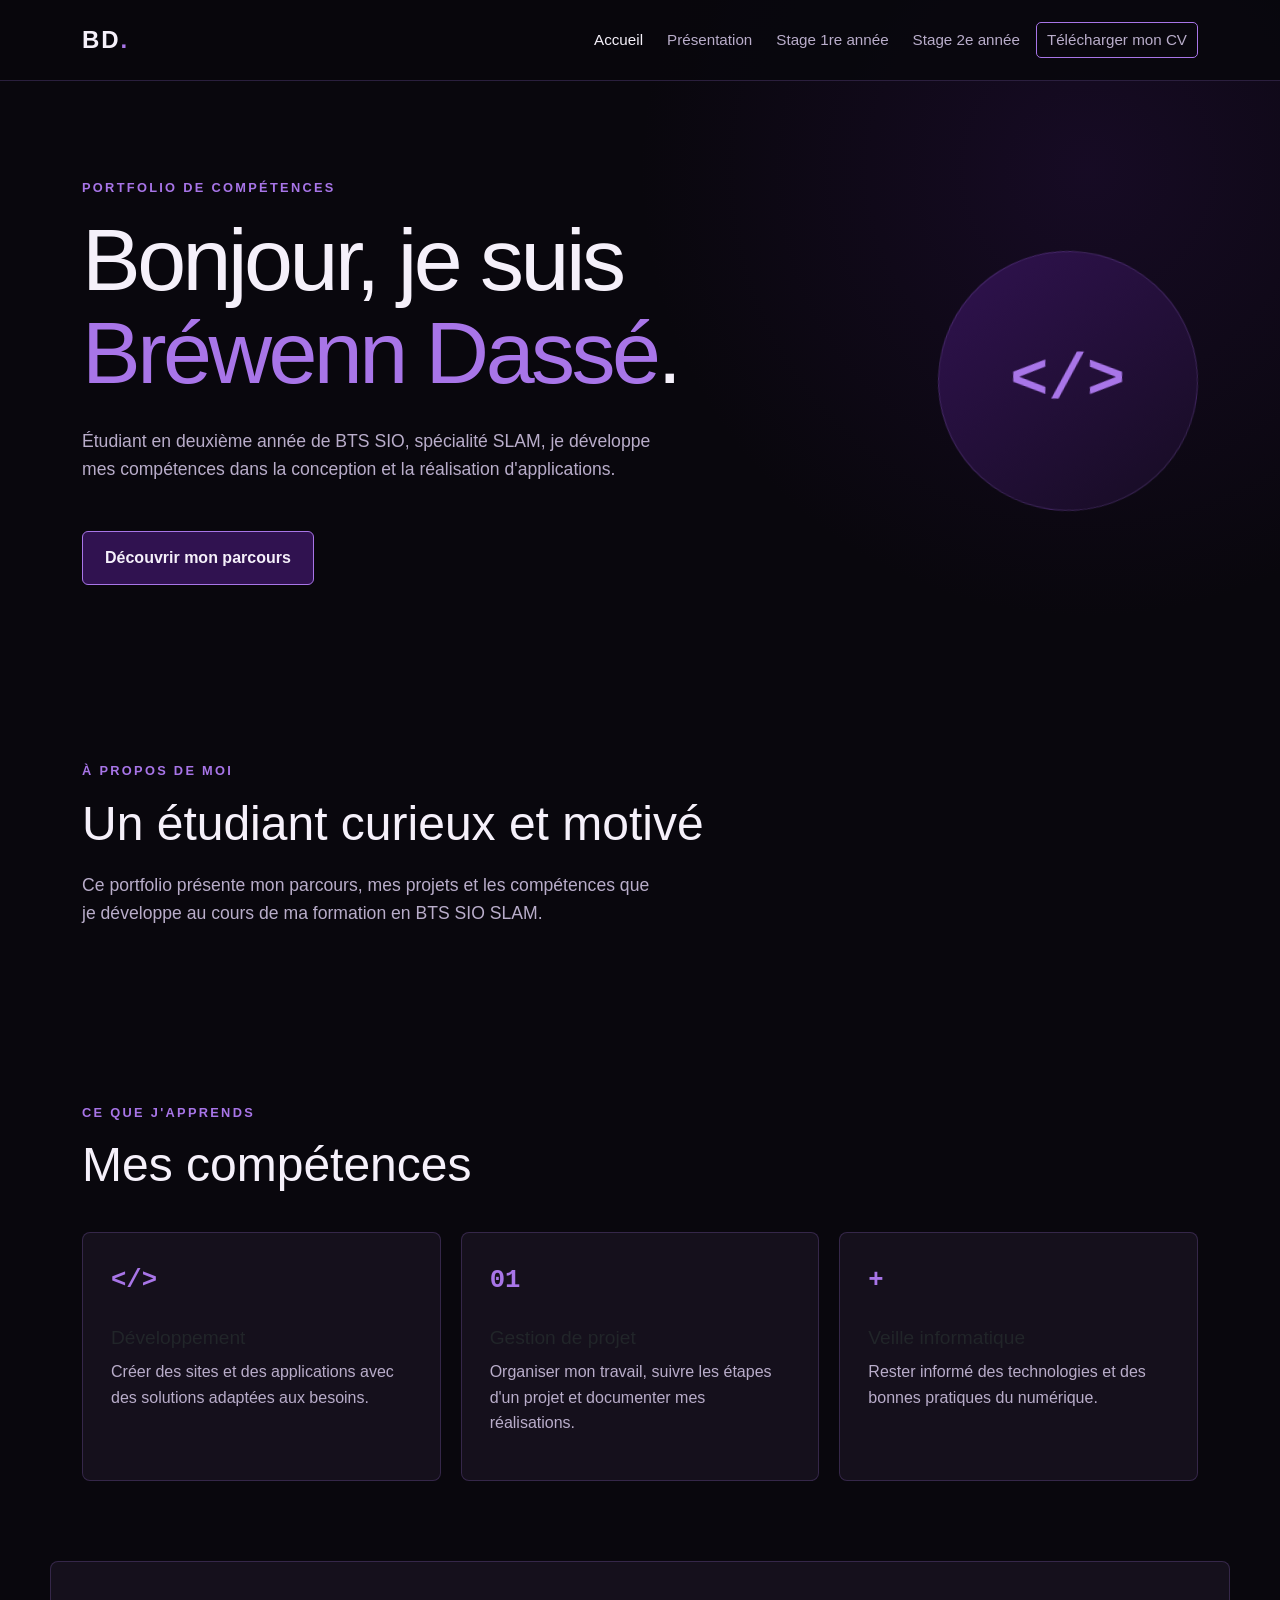
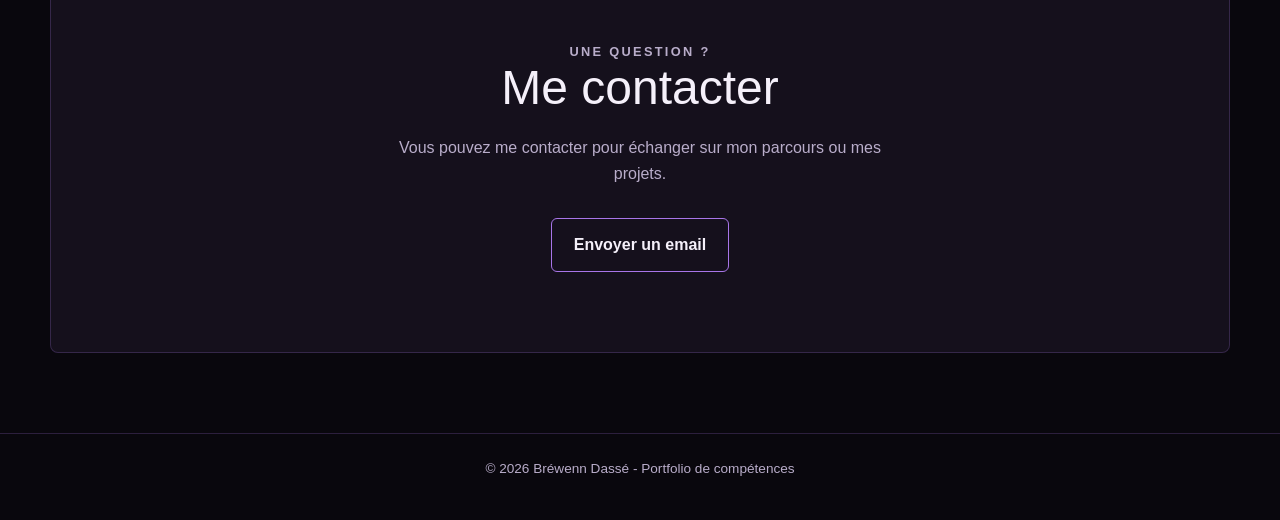
==== index.html @ 089da13a "Improve portfolio with Bootstrap styling Integrate Bootstrap responsive navigation and enhance the d" ====
<!DOCTYPE html>
<html lang="fr">
<head>
    <meta charset="UTF-8">
    <meta name="viewport" content="width=device-width, initial-scale=1.0">
    <meta name="description" content="Portfolio de compétences de Bréwenn Dassé, étudiant en BTS SIO SLAM.">
    <title>Bréwenn Dassé | Portfolio de compétences</title>
    <link href="https://cdn.jsdelivr.net/npm/bootstrap@5.3.3/dist/css/bootstrap.min.css" rel="stylesheet">
    <link rel="stylesheet" href="style.css">
</head>
<body>
    <header class="site-header navbar navbar-expand-lg">
        <div class="container">
            <a class="logo navbar-brand" href="index.html">BD<span>.</span></a>
            <button class="navbar-toggler" type="button" data-bs-toggle="collapse" data-bs-target="#main-navigation" aria-controls="main-navigation" aria-expanded="false" aria-label="Afficher la navigation">
                <span class="navbar-toggler-icon"></span>
            </button>
            <nav class="collapse navbar-collapse" id="main-navigation" aria-label="Navigation principale">
                <div class="navbar-nav ms-auto align-items-lg-center gap-lg-2">
                    <a class="nav-link active" href="index.html" aria-current="page">Accueil</a>
                    <a class="nav-link" href="presentation.html">Présentation</a>
                    <a class="nav-link" href="stage-premiere-annee.html">Stage 1re année</a>
                    <a class="nav-link" href="stage-deuxieme-annee.html">Stage 2e année</a>
                    <a class="nav-cv nav-link" href="documents/CV_BrewennDasse.pdf" download>Télécharger mon CV</a>
                </div>
            </nav>
        </div>
    </header>

    <main>
        <section class="hero" id="accueil">
            <div class="hero-content">
                <p class="eyebrow">Portfolio de compétences</p>
                <h1>Bonjour, je suis <span>Bréwenn Dassé</span>.</h1>
                <p class="hero-text">
                    Étudiant en deuxième année de BTS SIO, spécialité SLAM,
                    je développe mes compétences dans la conception et la
                    réalisation d'applications.
                </p>
                <a class="button" href="presentation.html">Découvrir mon parcours</a>
            </div>
            <div class="hero-decoration" aria-hidden="true">
                <span>&lt;/&gt;</span>
            </div>
        </section>

        <section class="section" id="profil">
            <p class="eyebrow">À propos de moi</p>
            <h2>Un étudiant curieux et motivé</h2>
            <p class="section-intro">
                Ce portfolio présente mon parcours, mes projets et les
                compétences que je développe au cours de ma formation en BTS
                SIO SLAM.
            </p>
        </section>

        <section class="section" id="competences">
            <p class="eyebrow">Ce que j'apprends</p>
            <h2>Mes compétences</h2>
            <div class="cards">
                <article class="card">
                    <div class="card-icon" aria-hidden="true">&lt;/&gt;</div>
                    <h3>Développement</h3>
                    <p>Créer des sites et des applications avec des solutions adaptées aux besoins.</p>
                </article>
                <article class="card">
                    <div class="card-icon" aria-hidden="true">01</div>
                    <h3>Gestion de projet</h3>
                    <p>Organiser mon travail, suivre les étapes d'un projet et documenter mes réalisations.</p>
                </article>
                <article class="card">
                    <div class="card-icon" aria-hidden="true">+</div>
                    <h3>Veille informatique</h3>
                    <p>Rester informé des technologies et des bonnes pratiques du numérique.</p>
                </article>
            </div>
        </section>

        <section class="contact section" id="contact">
            <p class="eyebrow">Une question ?</p>
            <h2>Me contacter</h2>
            <p>Vous pouvez me contacter pour échanger sur mon parcours ou mes projets.</p>
            <a class="button button-secondary" href="mailto:contact@exemple.fr">Envoyer un email</a>
        </section>
    </main>

    <footer class="site-footer">
        <p>&copy; 2026 Bréwenn Dassé - Portfolio de compétences</p>
    </footer>
    <script src="https://cdn.jsdelivr.net/npm/bootstrap@5.3.3/dist/js/bootstrap.bundle.min.js"></script>
</body>
</html>
---- style.css ----
:root {
    --background: #09070d;
    --surface: #15101c;
    --surface-light: #21172c;
    --violet: rgb(48, 18, 80);
    --violet-light: #a875e8;
    --text: #f5f0fa;
    --muted: #b9adca;
    --border: rgba(168, 117, 232, 0.22);
}

* {
    box-sizing: border-box;
    margin: 0;
    padding: 0;
}

html {
    scroll-behavior: smooth;
}

body {
    background:
        radial-gradient(circle at 85% 8%, rgba(48, 18, 80, 0.35), transparent 28rem),
        var(--background);
    color: var(--text);
    font-family: Arial, Helvetica, sans-serif;
    line-height: 1.6;
}

a {
    color: inherit;
    text-decoration: none;
}

.site-header {
    background: rgba(9, 7, 13, 0.88);
    border-bottom: 1px solid var(--border);
    padding: 16px 0;
    position: sticky;
    top: 0;
    z-index: 10;
}

.logo {
    color: var(--text);
    font-size: 1.5rem;
    font-weight: 700;
    letter-spacing: 0.08em;
}

.navbar-toggler {
    border-color: var(--border);
}

.navbar-toggler-icon {
    filter: invert(1);
}

.logo span,
h1 span {
    color: var(--violet-light);
}

.navbar .nav-link {
    color: var(--muted);
    font-size: 0.95rem;
    transition: color 0.2s ease;
}

.navbar .nav-link:hover,
.navbar .nav-link:focus,
.navbar .nav-link.active {
    color: var(--text);
}

.nav-cv {
    border: 1px solid var(--violet-light);
    border-radius: 5px;
    color: var(--text);
    padding: 5px 10px !important;
}

.page-main {
    margin: 0 auto;
    max-width: 1180px;
}

.page-heading {
    padding: 90px 32px 48px;
}

.page-heading h1 {
    font-size: clamp(2.8rem, 7vw, 5rem);
    margin-bottom: 24px;
}

.content-grid {
    display: grid;
    gap: 20px;
    grid-template-columns: repeat(3, 1fr);
    padding: 0 32px;
}

.content-grid .card h2 {
    font-size: 1.35rem;
}

.content-grid .card p + p {
    margin-top: 16px;
}

.placeholder {
    border-left: 2px solid var(--violet-light);
    color: var(--muted);
    padding-left: 14px;
}

.section-small {
    padding-bottom: 80px;
}

.hero {
    align-items: center;
    display: flex;
    gap: 48px;
    justify-content: space-between;
    margin: 0 auto;
    max-width: 1180px;
    min-height: 600px;
    padding: 80px 32px;
}

.hero-content,
.page-heading,
.section {
    animation: appear 0.7s ease both;
}

.hero-content {
    max-width: 680px;
}

.eyebrow {
    color: var(--violet-light);
    font-size: 0.8rem;
    font-weight: 700;
    letter-spacing: 0.18em;
    margin-bottom: 16px;
    text-transform: uppercase;
}

h1 {
    font-size: clamp(2.8rem, 7vw, 5.5rem);
    letter-spacing: -0.04em;
    line-height: 1.05;
    margin-bottom: 28px;
}

.hero-text,
.section-intro {
    color: var(--muted);
    font-size: 1.1rem;
    max-width: 580px;
}

.button {
    background: var(--violet);
    border: 1px solid var(--violet-light);
    border-radius: 6px;
    display: inline-block;
    font-weight: 700;
    margin-top: 32px;
    padding: 13px 22px;
    transition: background 0.2s ease, transform 0.2s ease;
}

.button:hover,
.button:focus {
    background: #4d1d7e;
    transform: translateY(-2px);
}

.hero-decoration {
    align-items: center;
    background: linear-gradient(135deg, var(--violet), #160c22);
    border: 1px solid var(--border);
    border-radius: 50%;
    display: flex;
    height: 260px;
    justify-content: center;
    min-width: 260px;
    transform: rotate(8deg);
}

.hero-decoration span {
    color: var(--violet-light);
    font-family: "Courier New", monospace;
    font-size: 4rem;
    font-weight: 700;
    transform: rotate(-8deg);
}

.section {
    margin: 0 auto;
    max-width: 1180px;
    padding: 80px 32px;
}

h2 {
    font-size: clamp(2rem, 4vw, 3rem);
    line-height: 1.1;
    margin-bottom: 20px;
}

.cards {
    display: grid;
    gap: 20px;
    grid-template-columns: repeat(3, 1fr);
    margin-top: 40px;
}

.card {
    background: var(--surface);
    border: 1px solid var(--border);
    border-radius: 8px;
    padding: 28px;
    transition: border-color 0.2s ease, transform 0.2s ease, box-shadow 0.2s ease;
}

.card:hover {
    border-color: rgba(168, 117, 232, 0.65);
    box-shadow: 0 16px 40px rgba(0, 0, 0, 0.25);
    transform: translateY(-5px);
}

.card-icon {
    color: var(--violet-light);
    font-family: "Courier New", monospace;
    font-size: 1.6rem;
    font-weight: 700;
    margin-bottom: 24px;
}

h3 {
    font-size: 1.2rem;
    margin-bottom: 10px;
}

.card p,
.contact p {
    color: var(--muted);
}

.contact {
    background: var(--surface);
    border: 1px solid var(--border);
    border-radius: 8px;
    margin-bottom: 80px;
    text-align: center;
}

.contact p {
    margin: 0 auto;
    max-width: 500px;
}

.button-secondary {
    background: transparent;
}

.site-footer {
    border-top: 1px solid var(--border);
    color: var(--muted);
    font-size: 0.85rem;
    padding: 24px 32px;
    text-align: center;
}

@keyframes appear {
    from {
        opacity: 0;
        transform: translateY(12px);
    }

    to {
        opacity: 1;
        transform: translateY(0);
    }
}

@media (max-width: 700px) {
    .site-header {
        padding: 12px 0;
    }

    .page-heading {
        padding: 64px 20px 36px;
    }

    .content-grid {
        grid-template-columns: 1fr;
        padding: 0 20px;
    }

    .hero {
        flex-direction: column;
        min-height: auto;
        padding: 72px 20px;
    }

    .hero-decoration {
        align-self: flex-start;
        height: 180px;
        min-width: 180px;
    }

    .hero-decoration span {
        font-size: 2.8rem;
    }

    .section {
        padding: 56px 20px;
    }

    .cards {
        grid-template-columns: 1fr;
    }

    .contact {
        margin: 0 20px 56px;
    }
}
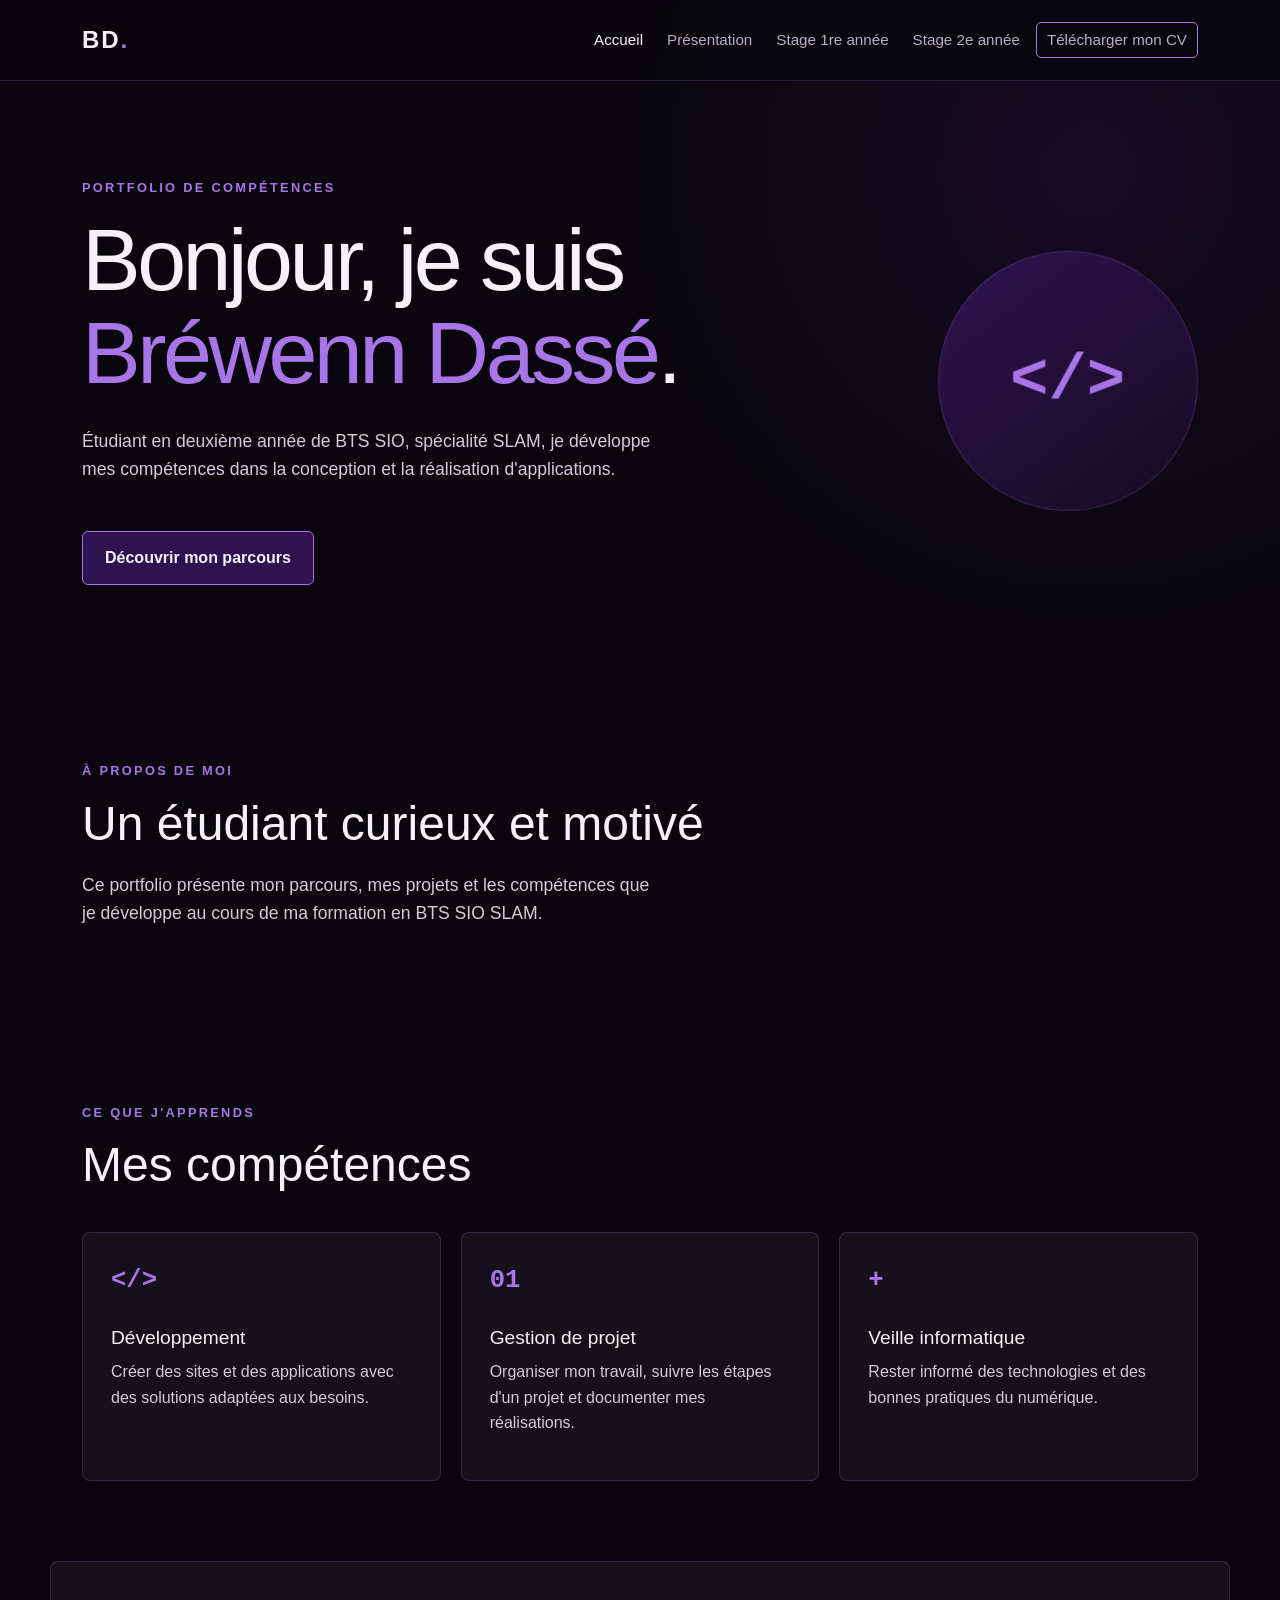
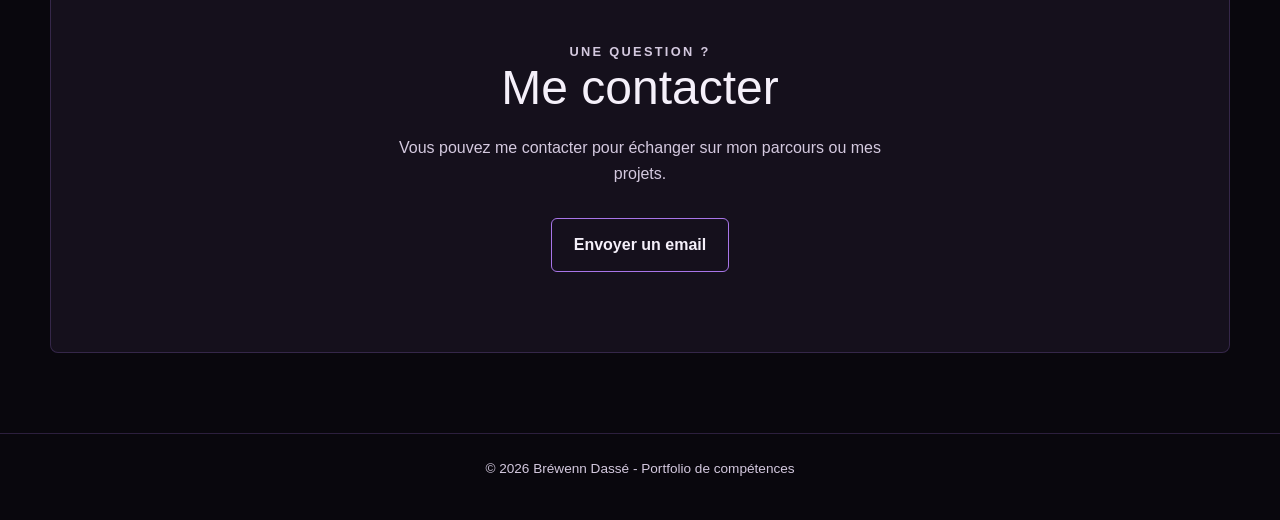
==== commit 8d9d5200: "Email" ====
--- a/index.html
+++ b/index.html
@@ -80,7 +80,7 @@
             <p class="eyebrow">Une question ?</p>
             <h2>Me contacter</h2>
             <p>Vous pouvez me contacter pour échanger sur mon parcours ou mes projets.</p>
-            <a class="button button-secondary" href="mailto:contact@exemple.fr">Envoyer un email</a>
+            <a class="button button-secondary" href="mailto:brewenndasse2@gmail.com">Envoyer un email</a>
         </section>
     </main>
 
--- a/style.css
+++ b/style.css
@@ -28,6 +28,16 @@
     line-height: 1.6;
 }
 
+h1,
+h2,
+h3 {
+    color: var(--text);
+}
+
+p {
+    color: #d4c9df;
+}
+
 a {
     color: inherit;
     text-decoration: none;
@@ -110,9 +120,9 @@
     margin-top: 16px;
 }
 
-.placeholder {
+.content-placeholder {
     border-left: 2px solid var(--violet-light);
-    color: var(--muted);
+    color: #d4c9df;
     padding-left: 14px;
 }
 
@@ -159,7 +169,7 @@
 
 .hero-text,
 .section-intro {
-    color: var(--muted);
+    color: #d4c9df;
     font-size: 1.1rem;
     max-width: 580px;
 }
@@ -249,7 +259,7 @@
 
 .card p,
 .contact p {
-    color: var(--muted);
+    color: #d4c9df;
 }
 
 .contact {
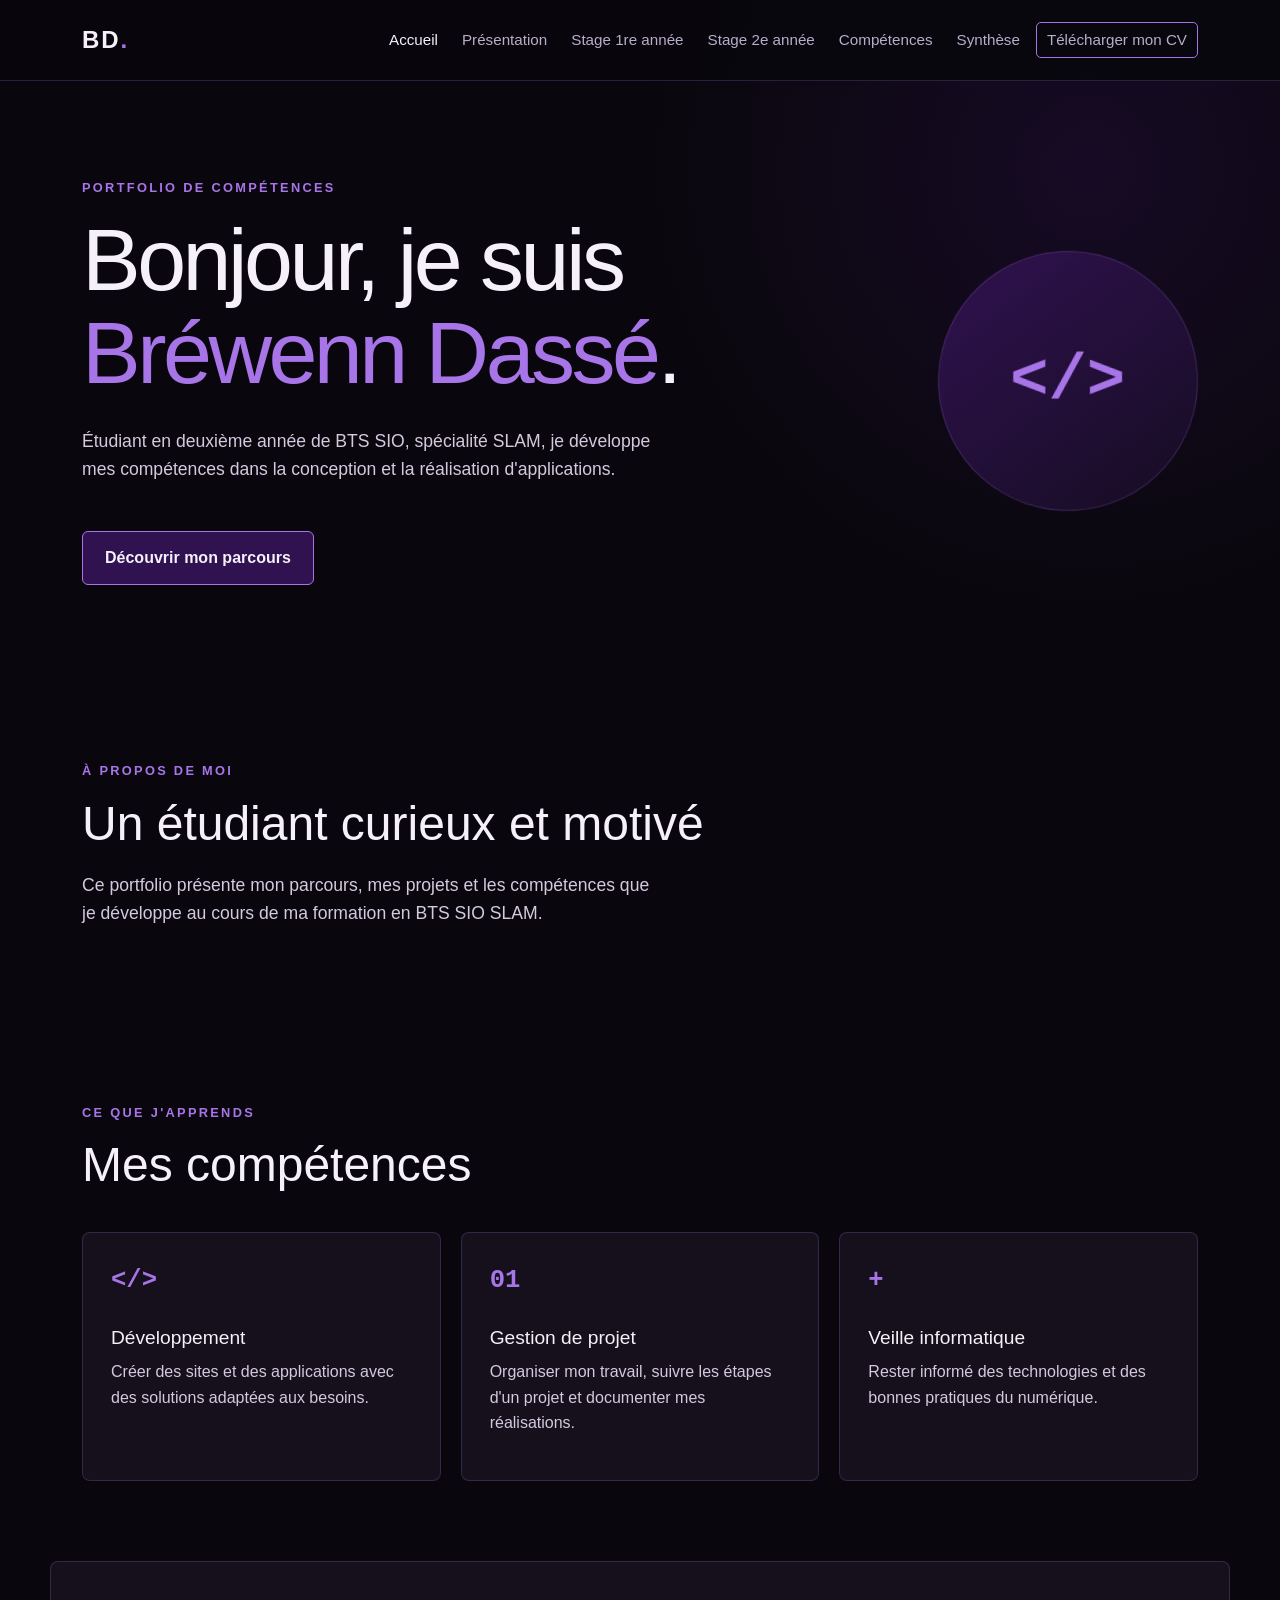
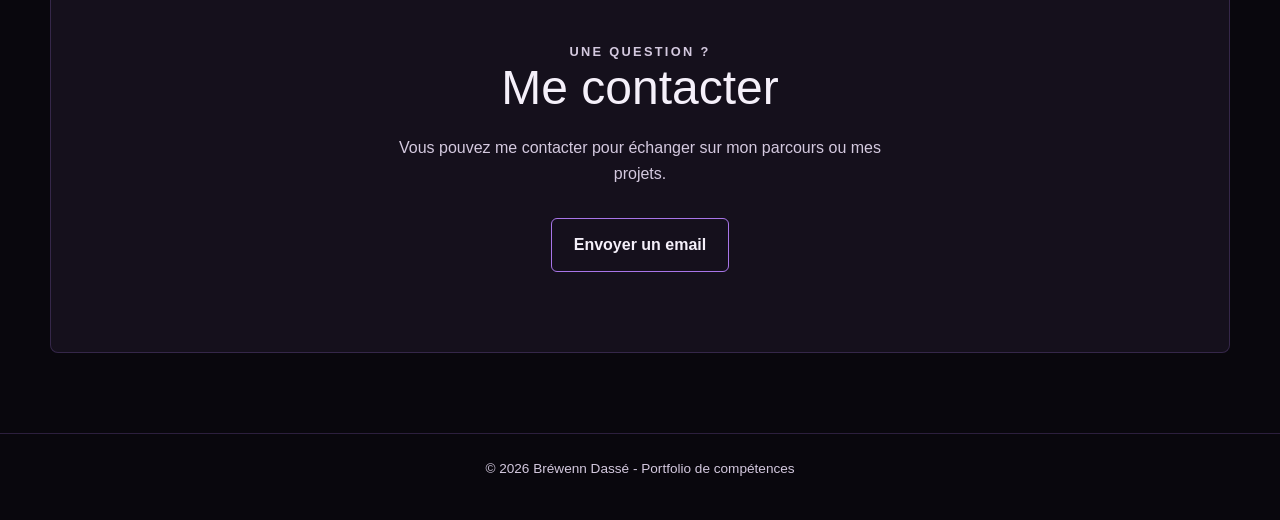
==== commit 9f8cedd8: "Add synthesis table and PCP competency page Add the downloadable BTS SIO synthesis workbook, a compe" ====
--- a/index.html
+++ b/index.html
@@ -21,6 +21,8 @@
                     <a class="nav-link" href="presentation.html">Présentation</a>
                     <a class="nav-link" href="stage-premiere-annee.html">Stage 1re année</a>
                     <a class="nav-link" href="stage-deuxieme-annee.html">Stage 2e année</a>
+                    <a class="nav-link" href="competences.html">Compétences</a>
+                    <a class="nav-link" href="tableau-synthese.html">Synthèse</a>
                     <a class="nav-cv nav-link" href="documents/CV_BrewennDasse.pdf" download>Télécharger mon CV</a>
                 </div>
             </nav>
--- a/style.css
+++ b/style.css
@@ -128,6 +128,23 @@
 
 .section-small {
     padding-bottom: 80px;
+}
+
+.document-panel {
+    background: linear-gradient(135deg, rgba(48, 18, 80, 0.65), var(--surface));
+    border: 1px solid var(--border);
+    border-radius: 12px;
+    margin: 0 32px;
+    max-width: 760px;
+}
+
+.document-icon {
+    color: var(--violet-light);
+    font-family: "Courier New", monospace;
+    font-size: 1.4rem;
+    font-weight: 700;
+    letter-spacing: 0.12em;
+    margin-bottom: 24px;
 }
 
 .hero {
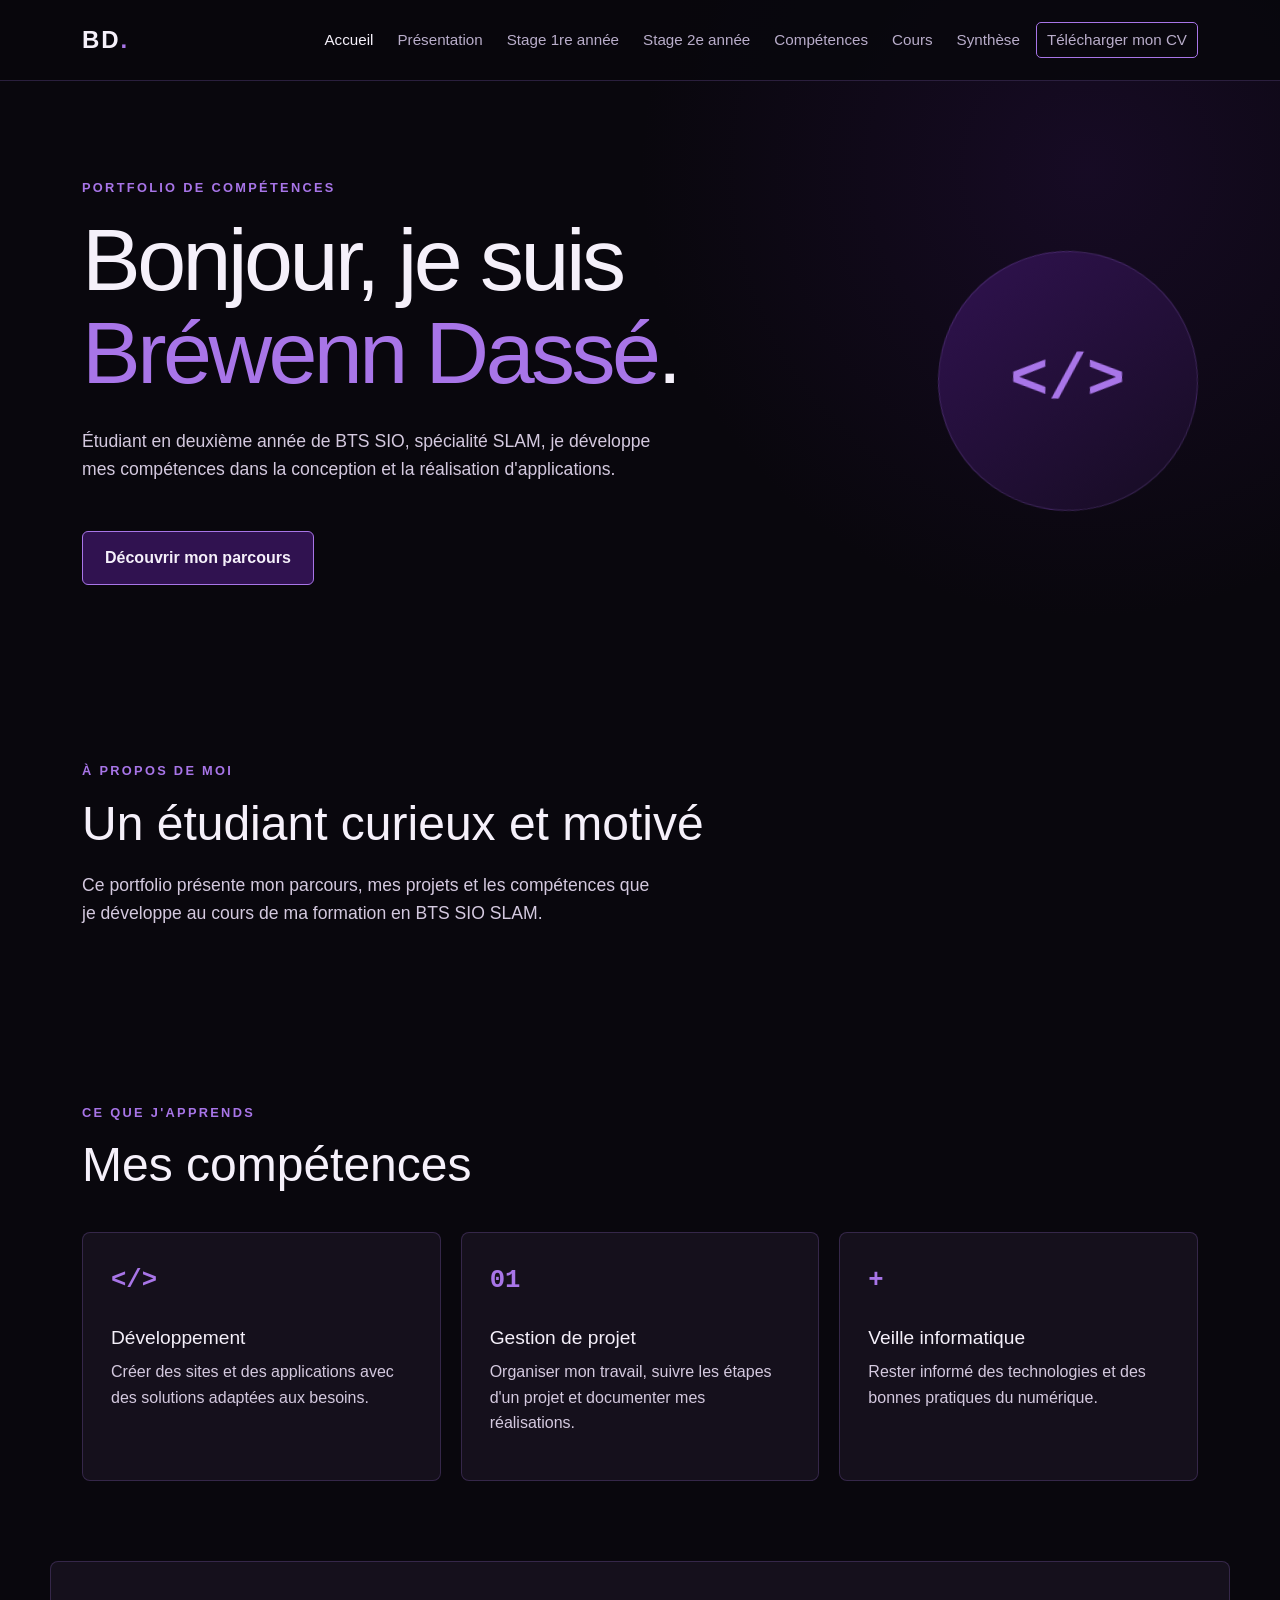
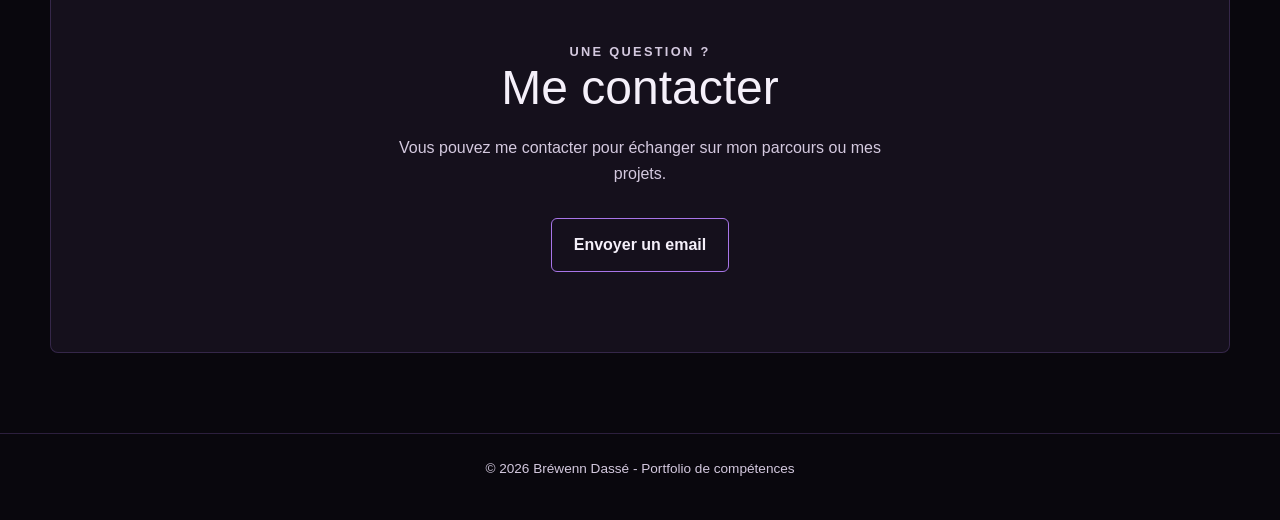
==== commit 43e84bee: "Add course overview page to PCP Add a page to document lessons and notions studied during BTS SIO SL" ====
--- a/index.html
+++ b/index.html
@@ -22,6 +22,7 @@
                     <a class="nav-link" href="stage-premiere-annee.html">Stage 1re année</a>
                     <a class="nav-link" href="stage-deuxieme-annee.html">Stage 2e année</a>
                     <a class="nav-link" href="competences.html">Compétences</a>
+                    <a class="nav-link" href="cours.html">Cours</a>
                     <a class="nav-link" href="tableau-synthese.html">Synthèse</a>
                     <a class="nav-cv nav-link" href="documents/CV_BrewennDasse.pdf" download>Télécharger mon CV</a>
                 </div>
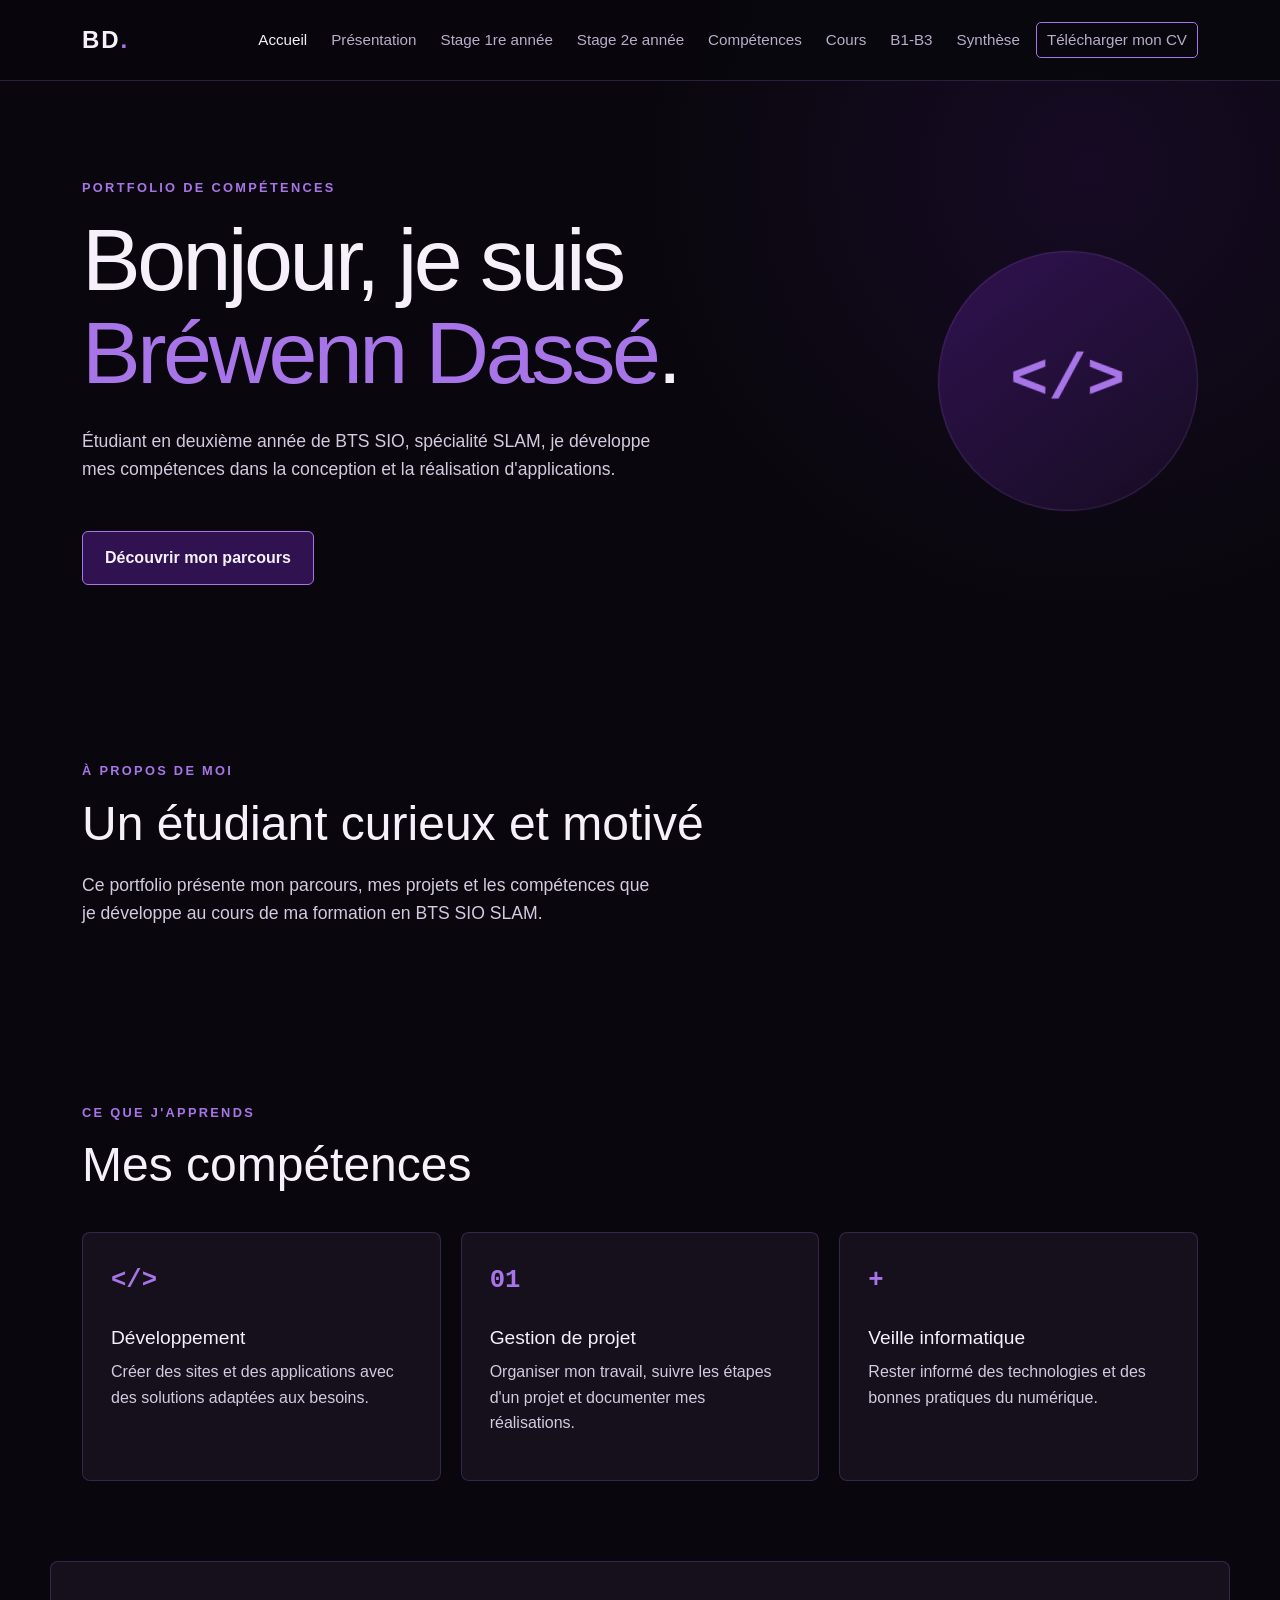
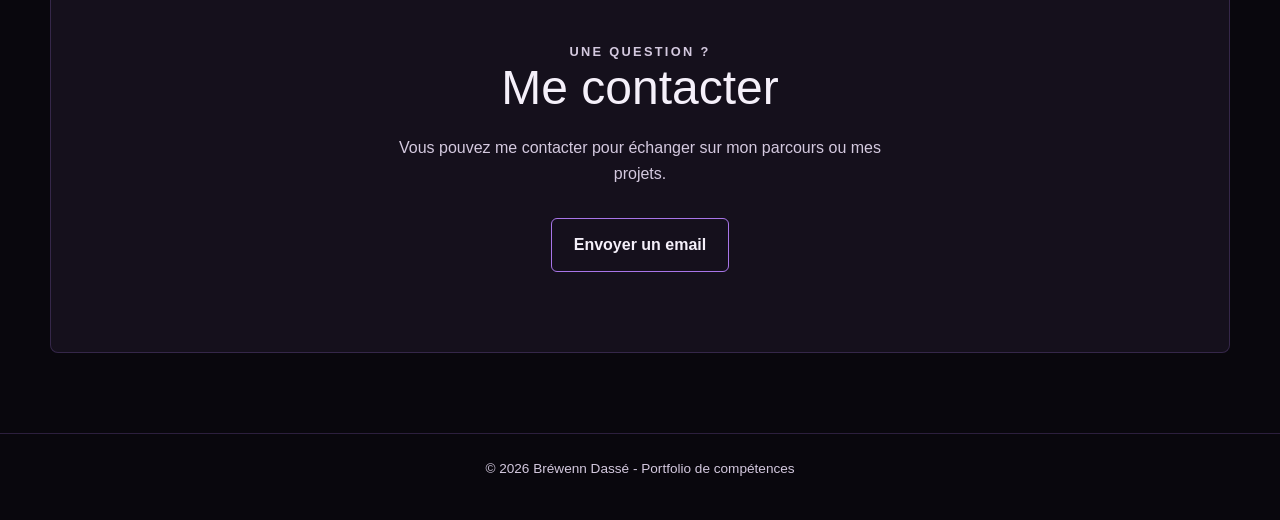
==== commit 17ceb10b: "Add BTS SIO SLAM competency table Add a B1 to B3 competency table for the SLAM pathway with descript" ====
--- a/index.html
+++ b/index.html
@@ -23,6 +23,7 @@
                     <a class="nav-link" href="stage-deuxieme-annee.html">Stage 2e année</a>
                     <a class="nav-link" href="competences.html">Compétences</a>
                     <a class="nav-link" href="cours.html">Cours</a>
+                    <a class="nav-link" href="tableau-competences.html">B1-B3</a>
                     <a class="nav-link" href="tableau-synthese.html">Synthèse</a>
                     <a class="nav-cv nav-link" href="documents/CV_BrewennDasse.pdf" download>Télécharger mon CV</a>
                 </div>
--- a/style.css
+++ b/style.css
@@ -145,6 +145,74 @@
     font-weight: 700;
     letter-spacing: 0.12em;
     margin-bottom: 24px;
+}
+
+.skills-table-wrapper {
+    margin: 0 32px;
+    overflow-x: auto;
+}
+
+.skills-table {
+    border-collapse: collapse;
+    min-width: 960px;
+    width: 100%;
+}
+
+.skills-table th,
+.skills-table td {
+    border-bottom: 1px solid var(--border);
+    padding: 18px 16px;
+    text-align: left;
+    vertical-align: top;
+}
+
+.skills-table thead th {
+    background: var(--violet);
+    color: var(--text);
+    font-size: 0.85rem;
+    letter-spacing: 0.06em;
+    text-transform: uppercase;
+}
+
+.skills-table tbody tr {
+    background: rgba(21, 16, 28, 0.85);
+}
+
+.skills-table tbody tr:nth-child(even) {
+    background: rgba(33, 23, 44, 0.72);
+}
+
+.skills-table tbody tr:hover {
+    background: rgba(48, 18, 80, 0.72);
+}
+
+.skills-table td {
+    color: #d4c9df;
+}
+
+.skills-table td:nth-child(2) {
+    color: var(--text);
+    font-weight: 700;
+}
+
+.block-separator th,
+.block-separator td {
+    border-top: 2px solid var(--violet-light);
+}
+
+.block-badge {
+    background: var(--violet);
+    border: 1px solid var(--violet-light);
+    border-radius: 5px;
+    color: var(--text);
+    display: inline-block;
+    font-size: 0.85rem;
+    padding: 4px 8px;
+}
+
+.to-complete {
+    color: var(--violet-light) !important;
+    font-style: italic;
 }
 
 .hero {
@@ -330,6 +398,10 @@
         padding: 0 20px;
     }
 
+    .skills-table-wrapper {
+        margin: 0 20px;
+    }
+
     .hero {
         flex-direction: column;
         min-height: auto;
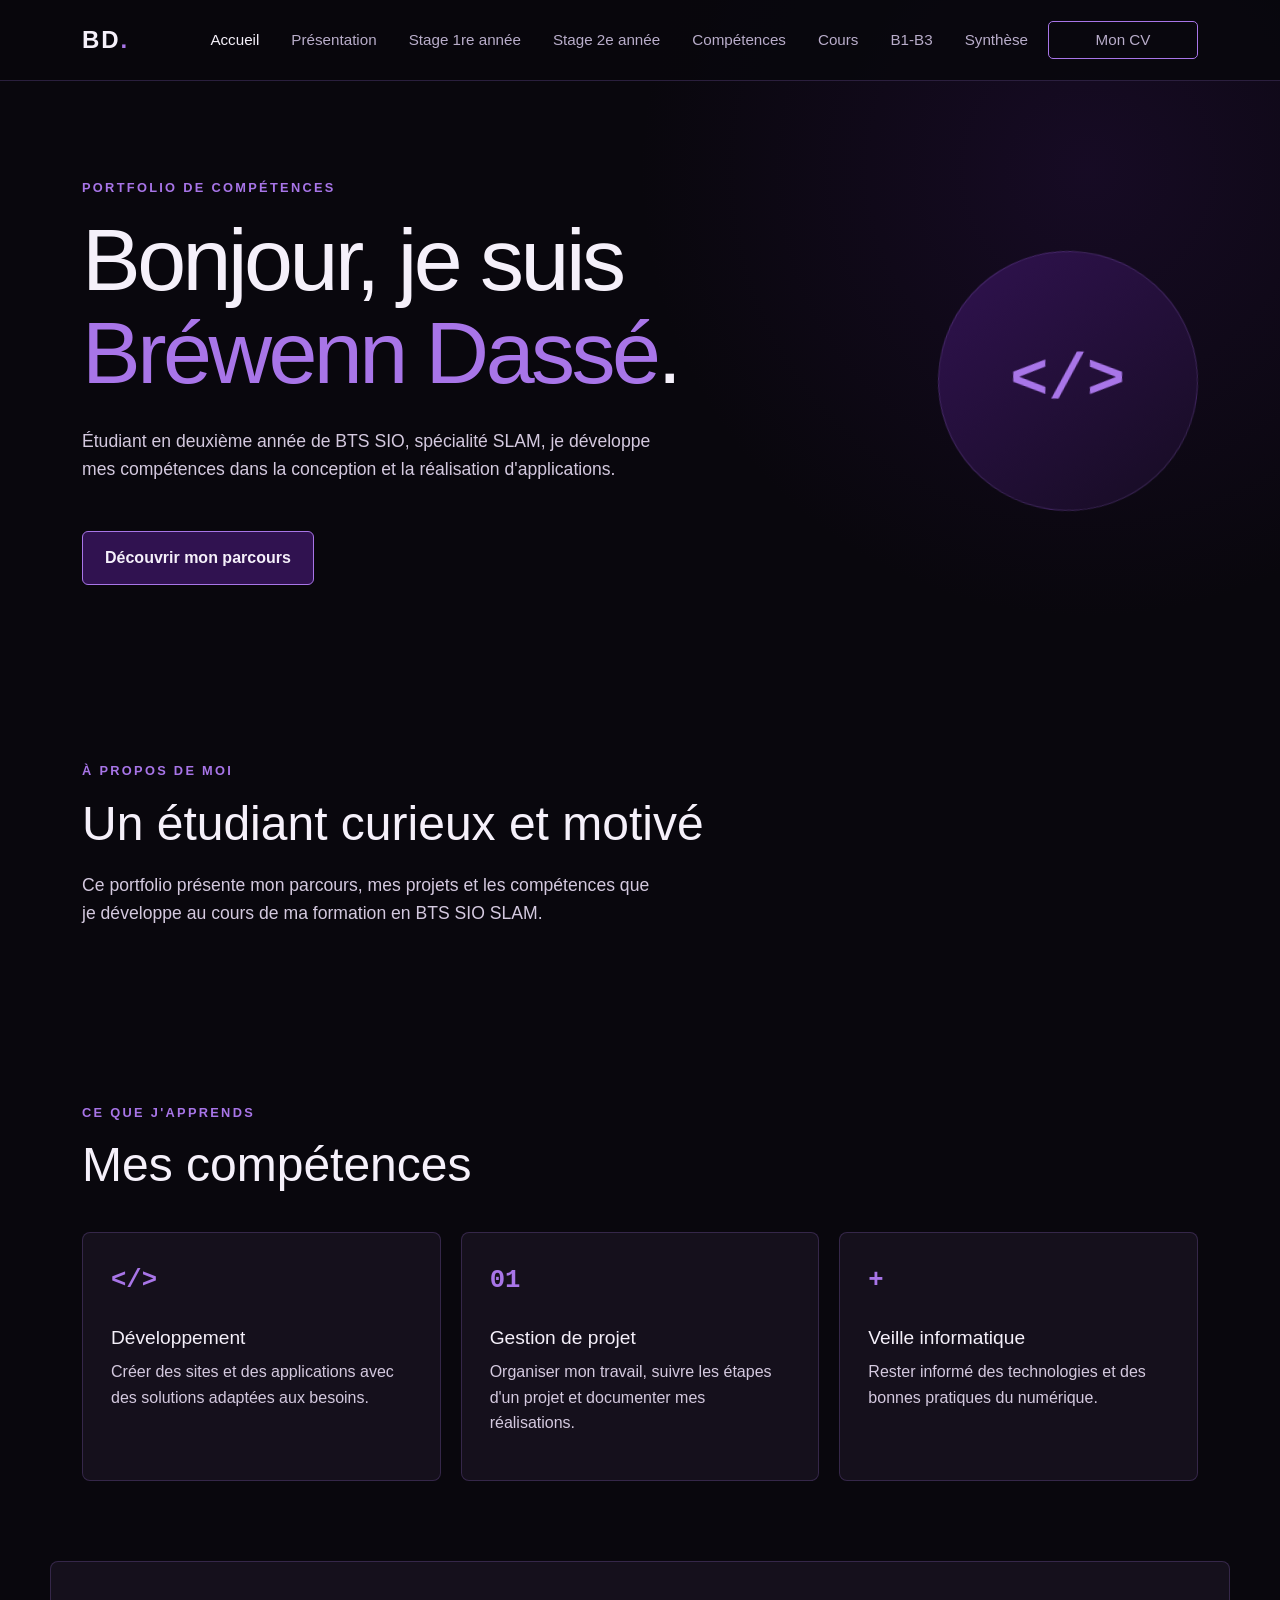
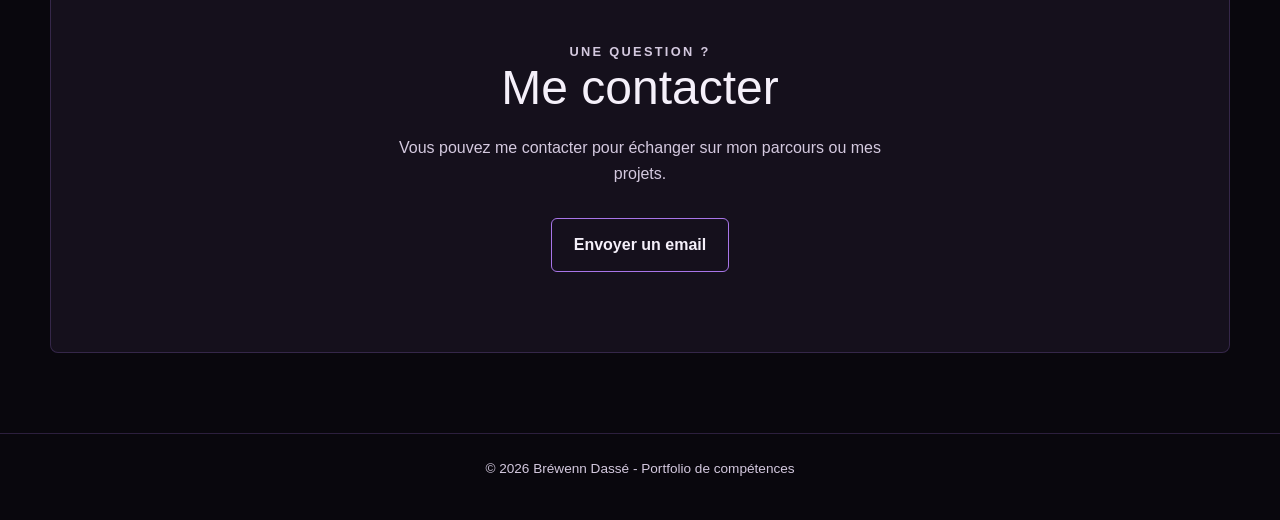
==== commit 89bf403f: "Unify CV navigation labels Use the same short Mon CV label in the header across every portfolio page" ====
--- a/index.html
+++ b/index.html
@@ -25,7 +25,7 @@
                     <a class="nav-link" href="cours.html">Cours</a>
                     <a class="nav-link" href="tableau-competences.html">B1-B3</a>
                     <a class="nav-link" href="tableau-synthese.html">Synthèse</a>
-                    <a class="nav-cv nav-link" href="documents/CV_BrewennDasse.pdf" download>Télécharger mon CV</a>
+                    <a class="nav-cv nav-link" href="documents/CV_BrewennDasse.pdf" download>Mon CV</a>
                 </div>
             </nav>
         </div>
--- a/style.css
+++ b/style.css
@@ -73,9 +73,15 @@
 }
 
 .navbar .nav-link {
+    align-items: center;
     color: var(--muted);
+    display: flex;
     font-size: 0.95rem;
+    justify-content: center;
+    min-height: 38px;
+    padding: 8px 12px !important;
     transition: color 0.2s ease;
+    white-space: nowrap;
 }
 
 .navbar .nav-link:hover,
@@ -85,10 +91,15 @@
 }
 
 .nav-cv {
+    align-items: center;
     border: 1px solid var(--violet-light);
     border-radius: 5px;
     color: var(--text);
-    padding: 5px 10px !important;
+    display: inline-flex !important;
+    height: 38px;
+    justify-content: center;
+    min-width: 150px;
+    width: 150px;
 }
 
 .page-main {
@@ -154,14 +165,15 @@
 
 .skills-table {
     border-collapse: collapse;
-    min-width: 960px;
+    font-size: 0.8rem;
+    min-width: 820px;
     width: 100%;
 }
 
 .skills-table th,
 .skills-table td {
     border-bottom: 1px solid var(--border);
-    padding: 18px 16px;
+    padding: 8px 9px;
     text-align: left;
     vertical-align: top;
 }
@@ -169,7 +181,7 @@
 .skills-table thead th {
     background: var(--violet);
     color: var(--text);
-    font-size: 0.85rem;
+    font-size: 0.7rem;
     letter-spacing: 0.06em;
     text-transform: uppercase;
 }
@@ -206,8 +218,19 @@
     border-radius: 5px;
     color: var(--text);
     display: inline-block;
-    font-size: 0.85rem;
-    padding: 4px 8px;
+    font-size: 0.7rem;
+    padding: 2px 5px;
+}
+
+.option-label {
+    background: rgba(168, 117, 232, 0.18);
+    border: 1px solid var(--border);
+    border-radius: 4px;
+    color: var(--violet-light);
+    font-size: 0.7rem;
+    margin-left: 6px;
+    padding: 2px 5px;
+    white-space: nowrap;
 }
 
 .to-complete {
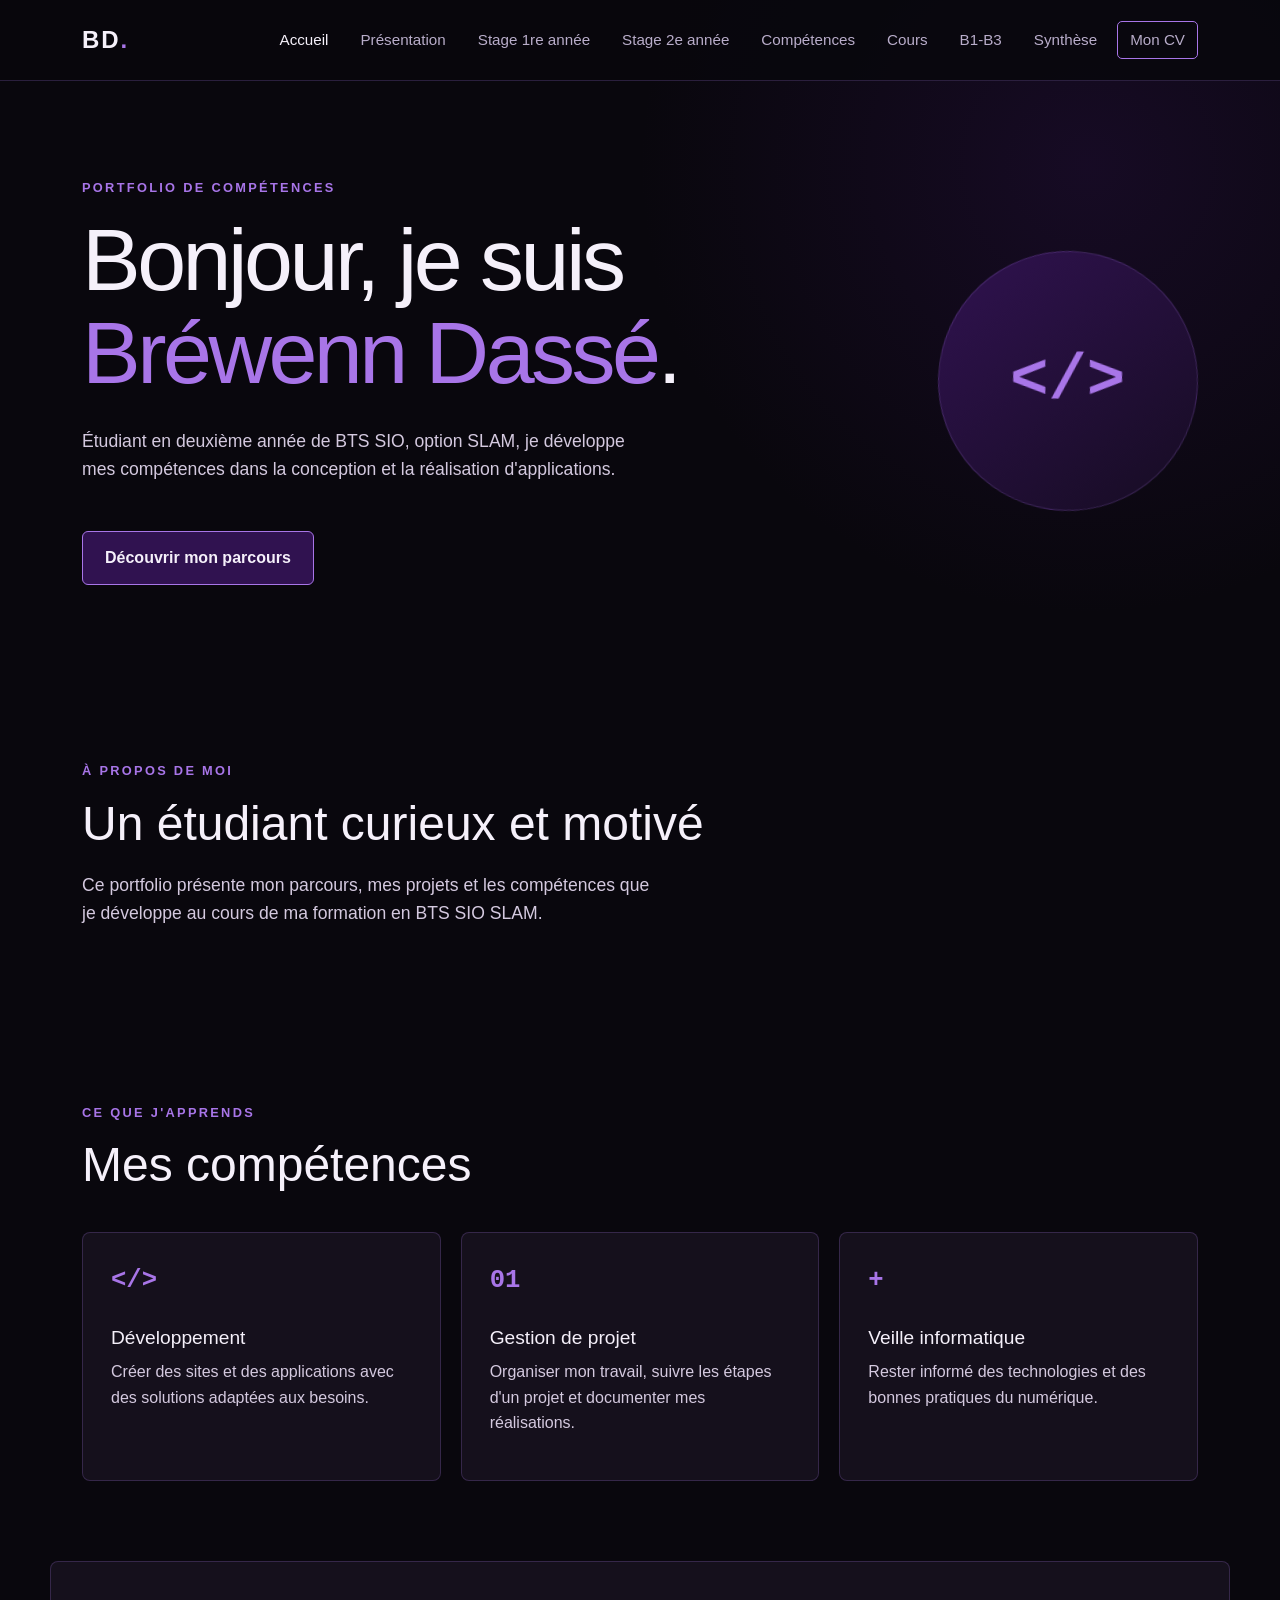
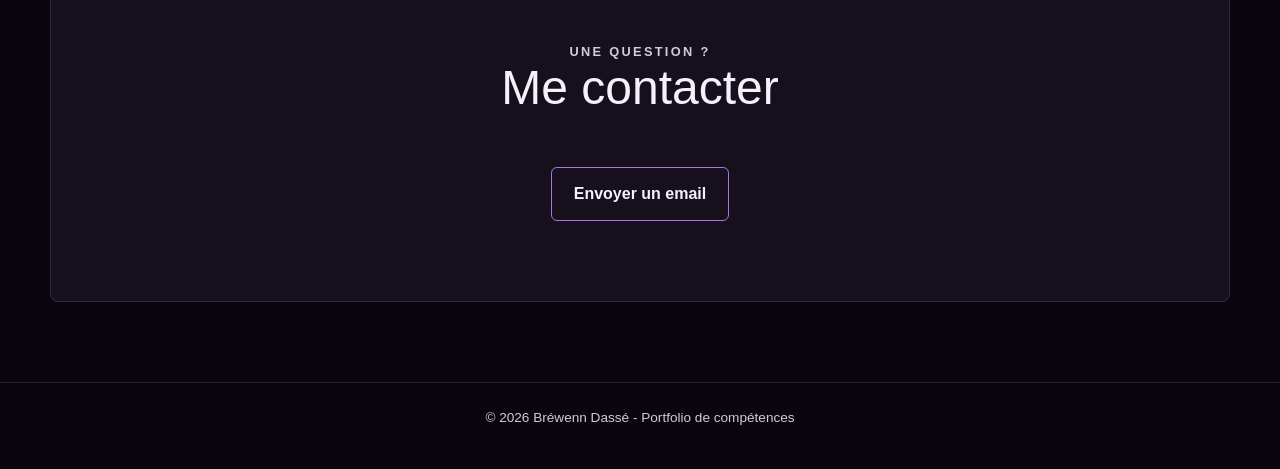
==== commit db127737: "Commentaire phrase non utile" ====
--- a/index.html
+++ b/index.html
@@ -37,7 +37,7 @@
                 <p class="eyebrow">Portfolio de compétences</p>
                 <h1>Bonjour, je suis <span>Bréwenn Dassé</span>.</h1>
                 <p class="hero-text">
-                    Étudiant en deuxième année de BTS SIO, spécialité SLAM,
+                    Étudiant en deuxième année de BTS SIO, option SLAM,
                     je développe mes compétences dans la conception et la
                     réalisation d'applications.
                 </p>
@@ -83,7 +83,6 @@
         <section class="contact section" id="contact">
             <p class="eyebrow">Une question ?</p>
             <h2>Me contacter</h2>
-            <p>Vous pouvez me contacter pour échanger sur mon parcours ou mes projets.</p>
             <a class="button button-secondary" href="mailto:brewenndasse2@gmail.com">Envoyer un email</a>
         </section>
     </main>
--- a/style.css
+++ b/style.css
@@ -98,8 +98,10 @@
     display: inline-flex !important;
     height: 38px;
     justify-content: center;
-    min-width: 150px;
-    width: 150px;
+    min-width: 0;
+    padding-left: 16px !important;
+    padding-right: 16px !important;
+    width: auto;
 }
 
 .page-main {
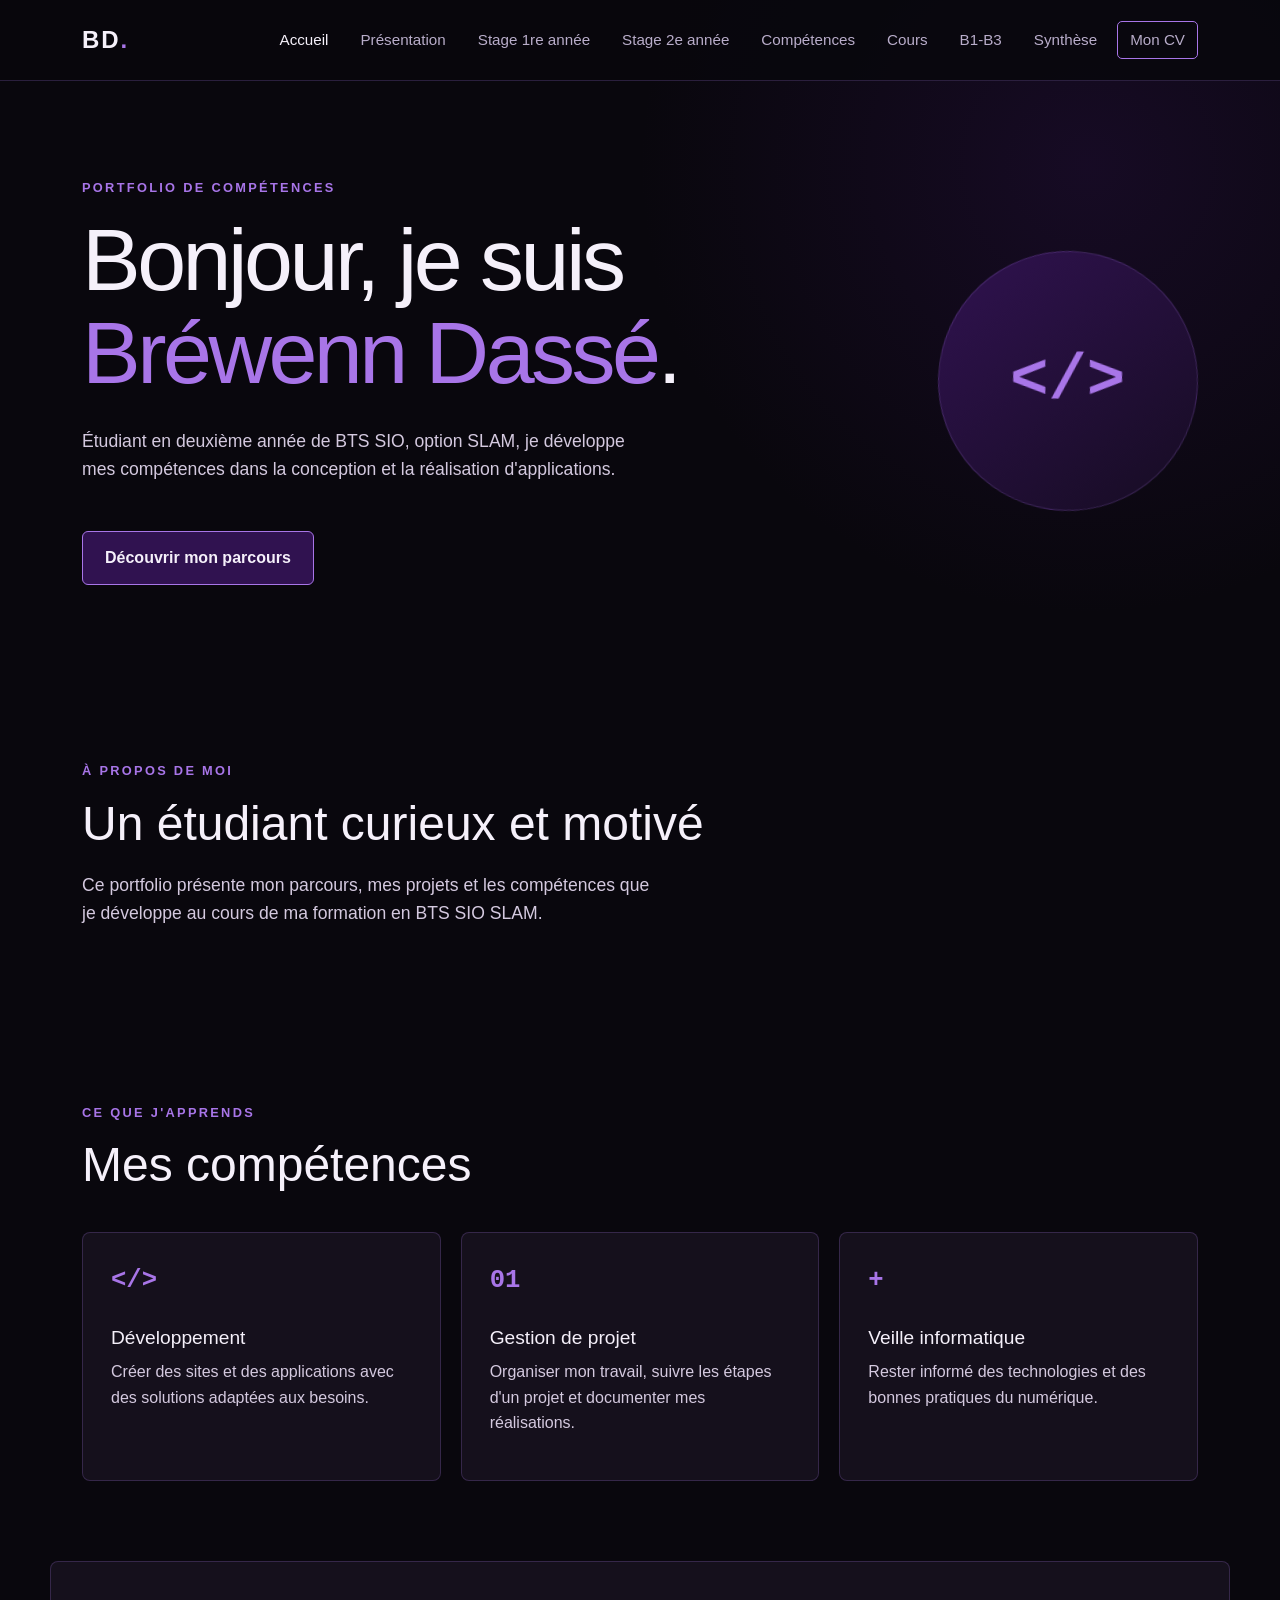
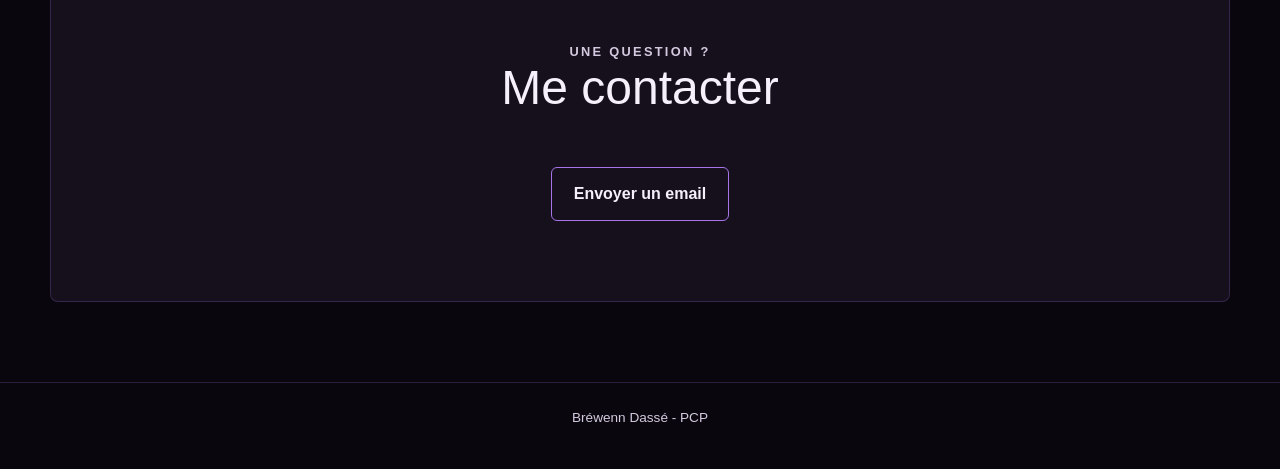
==== commit f3321511: "Changement de tout les pieds de pages" ====
--- a/index.html
+++ b/index.html
@@ -88,7 +88,7 @@
     </main>
 
     <footer class="site-footer">
-        <p>&copy; 2026 Bréwenn Dassé - Portfolio de compétences</p>
+        <p>Bréwenn Dassé - PCP</p>
     </footer>
     <script src="https://cdn.jsdelivr.net/npm/bootstrap@5.3.3/dist/js/bootstrap.bundle.min.js"></script>
 </body>
